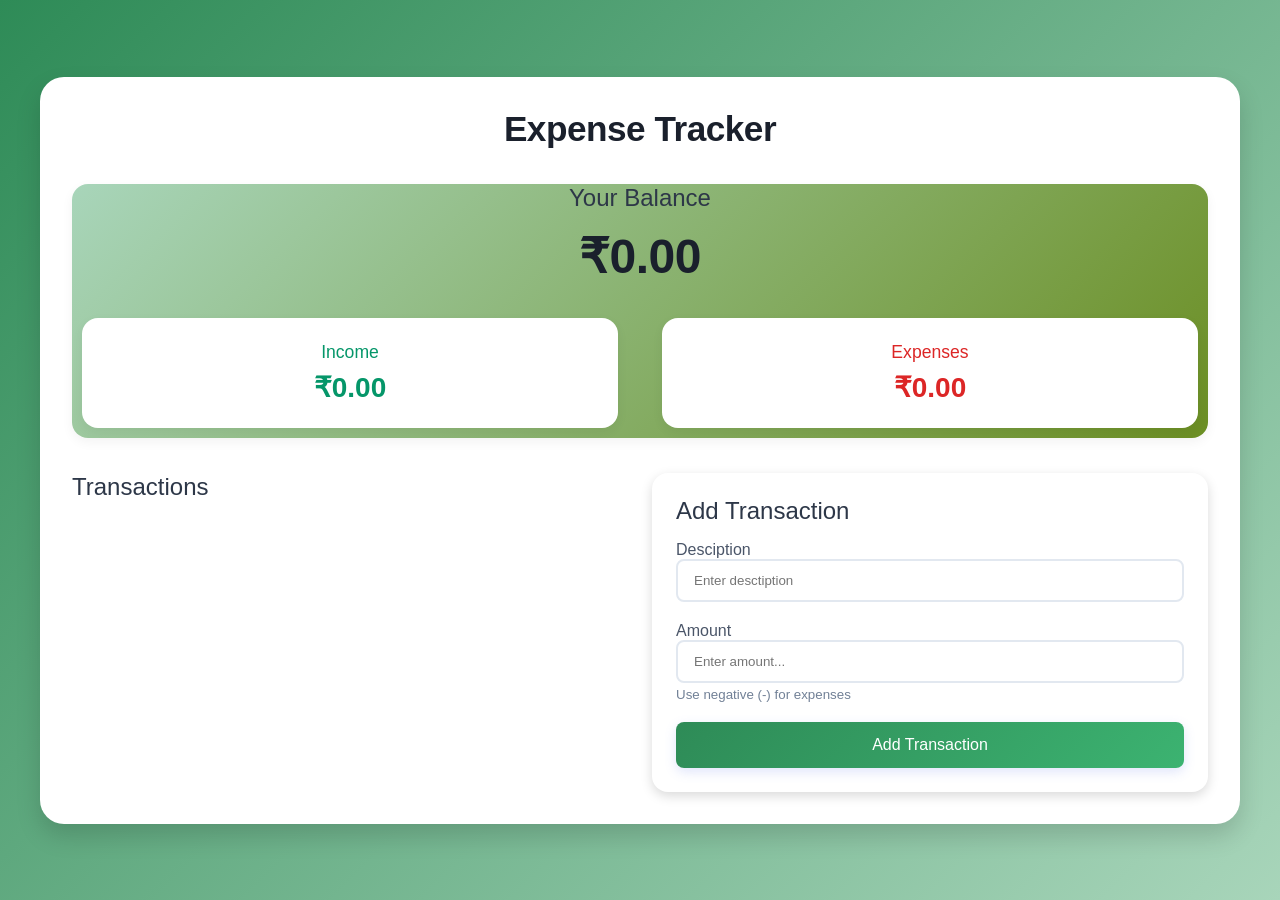
==== index.html @ e198ea45 "Initial commit of html and css" ====
<!DOCTYPE html>
<html lang = "en">
    <head>
        <meta charset = "UTF-8">
        <meta name = "viewport" content = "width=device-width, initial-scale=1.0">
        <title>Expense Tracker</title>
        <link rel = "stylesheet" href = "css/style.css">
        <script src = "script.js" deffer></script>
    </head>
    <body>
        <div class="container">
            <h1>Expense Tracker</h1>
            <div class ="balance-container">
                <h2>Your Balance</h2>
                <h1 id="balance">₹0.00</h1>

                <div class="summary">
                    <div class="income">
                        <h3> Income </h3>
                        <p id="income-amount">₹0.00</p>
                    </div>
                    <div class="expenses">
                        <h3>Expenses</h3>
                        <p id="expense-amount">₹0.00</p>
                    </div>
                </div>
            </div>

            <div class="main-content">
                <div class="transaction-container">
                    <h2>Transactions</h2>
                    <ul id = "transaction-list"> 
                        <!--- TRANSACTIONS WILL BE INSERTED HERE USINGJS  --->
                    </ul>
                </div>
                <div class="form-container">
                    <h2>Add Transaction</h2>

                    <form id = "transaction-form">
                        <div class="form-group">
                            <label for="description">Desciption</label>
                            <input type = "text", id ="desciption" placeholder ="Enter desctiption" required>
                        </div>

                        <div class="form-group">
                            <label for="amount">Amount</label>
                            <input type = "number", id ="amount" placeholder ="Enter amount..." required>
                            <small>Use negative (-) for expenses</small>
                        </div>

                        <button type = "submit">Add Transaction</button>
                    </form>
                </div>
            </div>
        </div>
    </body>
</html>
---- css/style.css ----
* {
    margin:0;
    padding:0;
    box-sizing:border-box;
}

body {
    background: linear-gradient(135deg, #2e8b57, #a8d5ba);
    min-height: 100vh;
    font-family:'Gill Sans', 'Gill Sans MT',Calibri, 'Trebuchet MS', sans-serif;
    display: flex;
    align-items: center;
    justify-content: center;
    padding: 20px;
    color: #2d3436;
}

.container {
    width: 100%;
    max-width: 1200px;
    background-color: white;
    padding: 2rem;
    border-radius: 24px;
    box-shadow: 0 12px 24px rgba(0,0,0,0.15);
}

h1 {
    text-align:center;
    color:#1a202c;
    margin-bottom:35px;
    font-size: 2.2rem;
    font-weight: 600;
    letter-spacing: -0.5px;
}

h2 {
    color: #2d3748;
    margin-bottom:1rem;
    font-size : 1.25 rem;
    font-weight: 500;
}

.balance-container {
    text-align : center;
    margin-bottom : 35px;
    padding: 24 px;
    background: linear-gradient(135deg, #a8d5ba, #6b8e23);
    border-radius: 1rem;
    box-shadow: 0 4px 12px rgba(0,0,0,0.05);
}

.balance-container h1 {
    font-size: 3rem;
    margin : 15px 0;
}

.summary {
    display: grid;
    grid-template-columns: 1fr 1fr;
    gap :24px;
    margin-top:24px;
}

.main-content {
    display: grid;
    grid-template-columns: 1fr 1fr;
    gap :24px;
}

.income,
.expenses {
    background-color: white;
    margin : 10px 10px;
    padding: 24px;
    border-radius: 1rem;
    box-shadow: 0 4px 12px rgba(0,0,0,0.05);
    transition : transform 0.2s ease;
}

.income:hover,
.expenses:hover {
    transform: translateY(-2px);
}

.income h3 {
    color: #059669;
    font-size: 1.1rem;
    font-weight: 500;
}

.expenses h3 {
    color: #dc2626;
    font-size: 1.1rem;
    font-weight: 500;
}

.income p,
.expenses p {
    margin-top : 8px;
    font-size: 1.75rem;
    font-weight: 600;
}

.income p {
    color : #059669;
}

.expenses p {
    color: #dc2626;
}


.transaction-container {
    height: 100%;
    display: flex;
    flex-direction: column;
}

#transaction-list {
    list-style: none;
    max-height: 500px;
    overflow-y: auto;
    padding-right: 8px;
    flex-grow: 1;
}

#transaction-list::-webkit-scrollbar {
    width: 8px;
}
#transaction-list::-webkit-scrollbar-track {
    /* track is the bg of scrollbar */
    background-color: #f1f1f1;
    border-radius: 4px;
}

#transaction-list::-webkit-scrollbar-thumb {
    /* thumb is the draggable part of the scrollbar */
    background-color: #cbd5e0;
    border-radius: 4px;
}
#transaction-list::-webkit-scrollbar-thumb:hover {
    border-color: #a0aec0;
}


.transaction {
    display: flex;
    justify-content: space-between;
    align-items: center;
    padding: 1rem 1.2 rem;
    margin-bottom: 12px;
    border-radius:12px;
    background-color: #fff;
    box-shadow: 0 2px rgba(0,0,0,0.05);
    /* idea! -> only modify the first element not all */
    transition: all 0.2s ease;
    border-right: 5px solid;
    animation: slideIn 0.3s ease ;
}

/*  slidein is the name of the animation, could be anything, hello etc */
@keyframes slidein {
    from{
        opacity: 0;
        transform : translateX(-20px);
    }
    to{
        opacity: 1;
        transform : translateX(0);
    }
}

.transaction:hover {
    transform: translateX(4px);
    box-shadow: 0 4px 12px rgba(0,0,0,0.1);
}

.transaction.income {
    border-right-color:#059669;
}

.transaction.expense {
    border-right-color:#dc2626;
}

.transaction .delete-btn {
    background:none;
    border: none;
    color: #dc2626;
    cursor: pointer;
    font-size: 1.4 rem;
    opacity: 0;
    transition: all 0.2 ease;
    padding: 4px 8px;
    border-radius : 4px;
    margin-left: 12px;
}

.transaction:hover .delete-btn {
    opacity: 1;
}

.transaction .delete-btn:hover {
    background-color: #fee2e2;
    transform: scale(1.1);
}


.form-container {
    background: liner-gradient(135deg, #f6f8fb, #f1f4f8);
    padding : 24px;
    border-radius: 16px;
    box-shadow: 0 4px 12px rgba(0,0,0,0.15);
    height: 100%;
    display: flex;
    flex-direction: column;
}

.form-container form {
    height: 100%;
    display : flex;
    flex-direction: column;
}

.form-group {
    margin-bottom: 20px;
}

label {
    display: black;
    margin-bottom: 8px;
    color: #4a5568;
    font-weight: 500;
}

input {
    width: 100%;
    padding: 12px 16px;
    border: 2px solid #e2e8f0;
    border-radius: 8px;
    font-size: 1 rem;
    transition: all 0.2s ease;
    background-color: white;
}

input:focus {
    outline: none;
    border-color: #667eea;
    box-shadow: 0 0 0 3px rgba(102, 126, 234, 0.1);
}

input:hover {
    border-color: #cbd5e0;
}

small {
    color: #718096;
    font-size: 0.875 rem;
    margin-top: 4px;
    display: block;
}

button[type="submit"] {
    width: 100%;
    padding: 14px;
    background: linear-gradient(135deg, #2e8b57 0%, #3cb371 100%);color: white;
    border: none;
    border-radius: 8px; 
    cursor: pointer; 
    font-size: 1rem; 
    font-weight: 500; 
    transition: all 0.2s ease; 
    box-shadow: 0 4px 12px rgba(102, 126, 234, 0.2);
    margin-top: auto;
}

button[type="submit"]:hover {
    transform: translateY(-2px);
    box-shadow: 0 6px 16px rgba(102, 126, 234, 0.3);
}
button[type="submit"]:active {
    transform: translateY(0);
    box-shadow: 0 4px 12px rgba(102, 126, 234, 0.2);
}


/* responsiveness */

@media (max-width: 900px) {
    .main-content {
        grid-template-columns: 1fr;
    }

    #transaction-list {
        max-height: 300px;
    }
}

/* for mobile phones */

@media (max-width: 480px) {
    .container {
        padding: 24px;
    }

    .summary {
        grid-template-columns: 1fr;
        gap : 16px;
    }

    .balance-container h1 {
        font-size: 2.5rem;
    }

    .income p,
    expenses p {
        font-size: 1.5rem;
    }

    .transaction {
        padding: 14px 16px;
    }

    h1 {
        font-size: 1.8rem;
    }
}
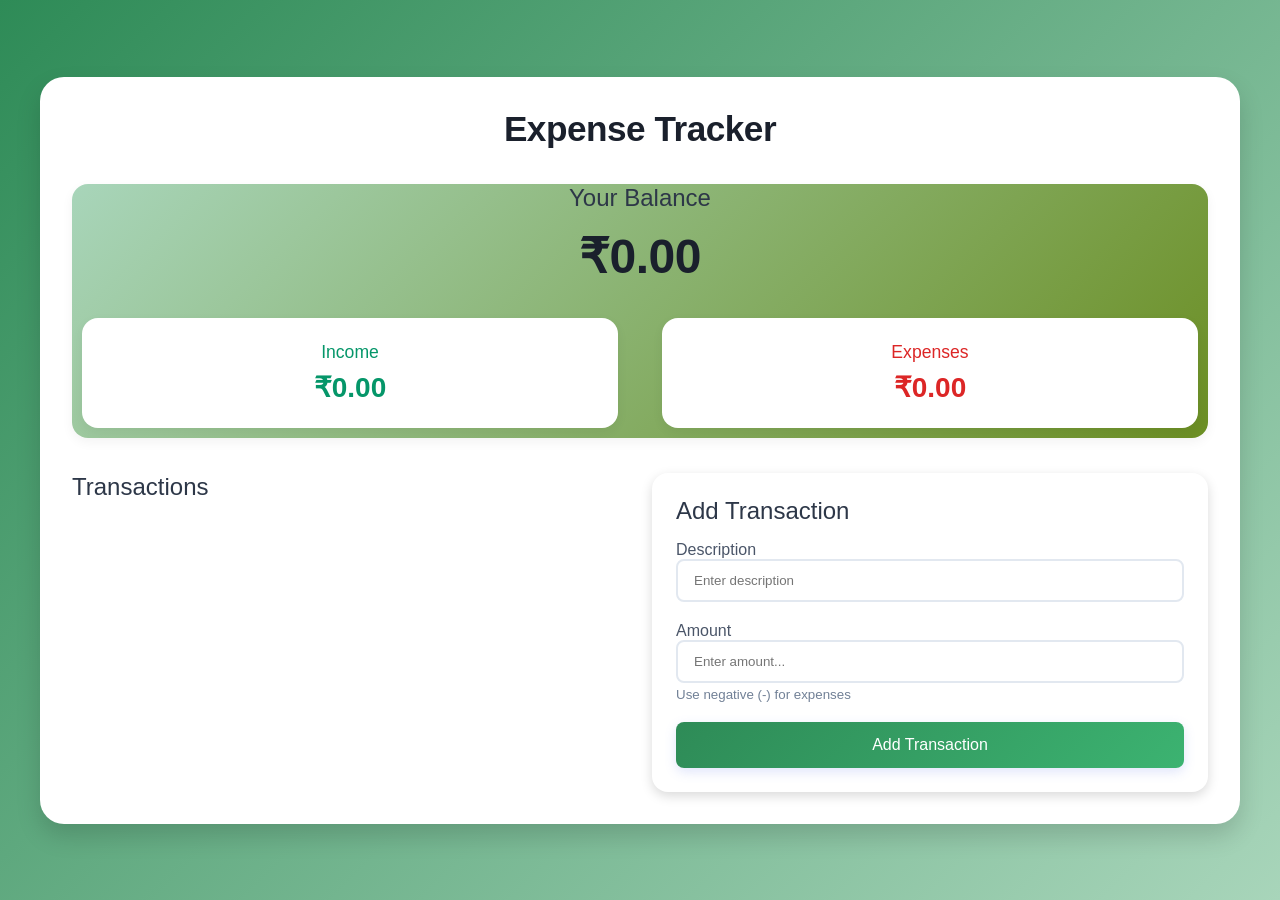
==== commit 5a0b6b47: "corrected typos in code func: added list items using js" ====
--- a/index.html
+++ b/index.html
@@ -5,7 +5,7 @@
         <meta name = "viewport" content = "width=device-width, initial-scale=1.0">
         <title>Expense Tracker</title>
         <link rel = "stylesheet" href = "css/style.css">
-        <script src = "script.js" deffer></script>
+        <script src = "js/script.js" defer></script>
     </head>
     <body>
         <div class="container">
@@ -30,7 +30,7 @@
                 <div class="transaction-container">
                     <h2>Transactions</h2>
                     <ul id = "transaction-list"> 
-                        <!--- TRANSACTIONS WILL BE INSERTED HERE USINGJS  --->
+                        <!--- TRANSACTIONS WILL BE INSERTED HERE USING JS  --->
                     </ul>
                 </div>
                 <div class="form-container">
@@ -38,17 +38,17 @@
 
                     <form id = "transaction-form">
                         <div class="form-group">
-                            <label for="description">Desciption</label>
-                            <input type = "text", id ="desciption" placeholder ="Enter desctiption" required>
+                            <label for="description">Description</label>
+                            <input type = "text" id ="description" placeholder ="Enter description" required>
                         </div>
 
                         <div class="form-group">
                             <label for="amount">Amount</label>
-                            <input type = "number", id ="amount" placeholder ="Enter amount..." required>
+                            <input type = "number" id ="amount" placeholder ="Enter amount..." required>
                             <small>Use negative (-) for expenses</small>
                         </div>
 
-                        <button type = "submit">Add Transaction</button>
+                        <button type ="submit">Add Transaction</button>
                     </form>
                 </div>
             </div>
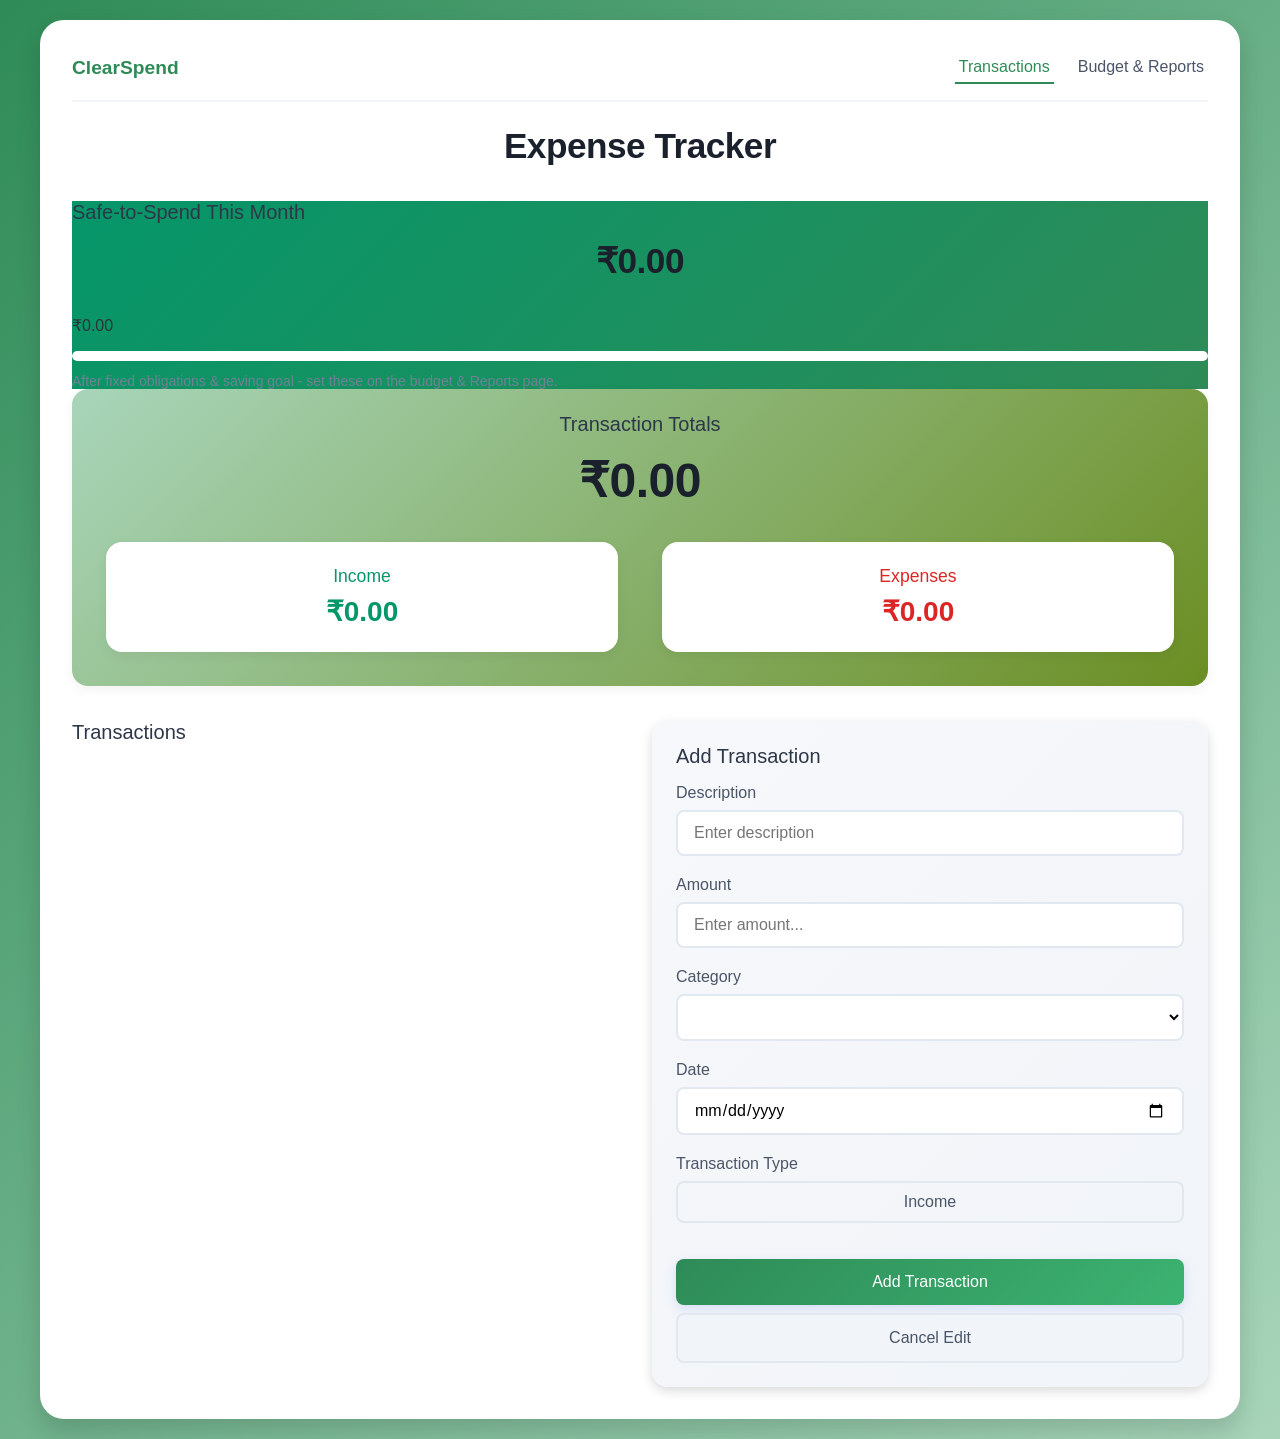
==== commit 6f51d730: "Updated files" ====
--- a/index.html
+++ b/index.html
@@ -9,13 +9,35 @@
     </head>
     <body>
         <div class="container">
+            <!-- navigation -->
+            <nav class = "app-nav">
+                <span class = "app-nav-title">ClearSpend</span>
+                <div class = "app-nav-links">
+                    <a href = "index.html" class = "active">Transactions</a> 
+                    <!-- what does active mean here -->
+                    <a href = "budget.html">Budget &amp; Reports</a>
+                </div>
+            </nav>
+
             <h1>Expense Tracker</h1>
+
+            <!-- Estimated safe to spend -->
+            <div class = "safe-to-send-card status-ok" id = "safe-to-spend-card">
+                <h2>Safe-to-Spend This Month</h2>
+                <h1 id = "spend-to-spend-amount">₹0.00</h1>
+                <p id ="daily-allowance" class="daily-allowance-text">₹0.00</p>
+                 <div class = "progress-track">
+                    <div class = "progress-bar" id="safe-to-spend-bar"></div>
+                 </div>
+                 <small>After fixed obligations &amp; saving goal - set these on the budget &amp; Reports page.</small>
+            </div>
+
             <div class ="balance-container">
-                <h2>Your Balance</h2>
+                <h2>Transaction Totals</h2>
                 <h1 id="balance">₹0.00</h1>
 
                 <div class="summary">
-                    <div class="income">
+                    <div class="income"> 
                         <h3> Income </h3>
                         <p id="income-amount">₹0.00</p>
                     </div>
@@ -44,12 +66,32 @@
 
                         <div class="form-group">
                             <label for="amount">Amount</label>
-                            <input type = "number" id ="amount" placeholder ="Enter amount..." required>
-                            <small>Use negative (-) for expenses</small>
+                            <input type = "number" id ="amount" placeholder ="Enter amount..."min="0" required>
+                        </div>
+                        
+                        <div class = "form-group">
+                            <label for = "category">Category</label>
+                            <select id = "category" required> </select>
+                        </div>
+                        
+                        <div class = "form-group">
+                            <label for = "date">Date</label>
+                            <input type = "date" id = "date" required>
                         </div>
 
-                        <button type ="submit">Add Transaction</button>
+                        <div class = "form-group"> 
+                            <label>Transaction Type</label>
+                            <div class = "type-toggle">
+                                <input type = "radio" id = "type-income" value = "income">
+                                <label for = "type-income"  class= "toggle-label income-label">Income</label>
+                                <input type = "radio" id = "type-expense" name = "type" value = "expense" checked>
+                            </div>
+                        </div>
+
+                        <button type = "submit" id = "submit-btn"> Add Transaction </button>
+                        <button type ="button" id = "cancel-edit-btn" class = "cancel-btn">Cancel Edit</button>
                     </form>
+                    
                 </div>
             </div>
         </div>
--- a/css/style.css
+++ b/css/style.css
@@ -36,14 +36,14 @@
 h2 {
     color: #2d3748;
     margin-bottom:1rem;
-    font-size : 1.25 rem;
+    font-size : 1.25rem;
     font-weight: 500;
 }
 
 .balance-container {
     text-align : center;
     margin-bottom : 35px;
-    padding: 24 px;
+    padding: 24px;
     background: linear-gradient(135deg, #a8d5ba, #6b8e23);
     border-radius: 1rem;
     box-shadow: 0 4px 12px rgba(0,0,0,0.05);
@@ -125,16 +125,14 @@
 }
 
 #transaction-list::-webkit-scrollbar {
-    width: 8px;
+    width: 10px;
 }
 #transaction-list::-webkit-scrollbar-track {
-    /* track is the bg of scrollbar */
     background-color: #f1f1f1;
     border-radius: 4px;
 }
 
 #transaction-list::-webkit-scrollbar-thumb {
-    /* thumb is the draggable part of the scrollbar */
     background-color: #cbd5e0;
     border-radius: 4px;
 }
@@ -147,18 +145,17 @@
     display: flex;
     justify-content: space-between;
     align-items: center;
-    padding: 1rem 1.2 rem;
+    padding: 1rem 1.2rem;
     margin-bottom: 12px;
     border-radius:12px;
     background-color: #fff;
     box-shadow: 0 2px rgba(0,0,0,0.05);
-    /* idea! -> only modify the first element not all */
     transition: all 0.2s ease;
     border-right: 5px solid;
-    animation: slideIn 0.3s ease ;
-}
-
-/*  slidein is the name of the animation, could be anything, hello etc */
+    animation: slidein 0.3s ease ;
+    cursor: pointer; /* clicking a row (not the delete button) opens it for editing */
+}
+
 @keyframes slidein {
     from{
         opacity: 0;
@@ -181,6 +178,23 @@
 
 .transaction.expense {
     border-right-color:#dc2626;
+}
+
+.transaction-info {
+    display: flex;
+    flex-direction: column;
+    gap: 4px;
+}
+
+.transaction-meta {
+    font-size: 0.8rem;
+    color: #718096;
+}
+
+.transaction-amount-group {
+    display: flex;
+    align-items: center;
+    gap: 8px;
 }
 
 .transaction .delete-btn {
@@ -188,9 +202,9 @@
     border: none;
     color: #dc2626;
     cursor: pointer;
-    font-size: 1.4 rem;
+    font-size: 1.4rem;
     opacity: 0;
-    transition: all 0.2 ease;
+    transition: all 0.2s ease;
     padding: 4px 8px;
     border-radius : 4px;
     margin-left: 12px;
@@ -207,7 +221,7 @@
 
 
 .form-container {
-    background: liner-gradient(135deg, #f6f8fb, #f1f4f8);
+    background: linear-gradient(135deg, #f6f8fb, #f1f4f8);
     padding : 24px;
     border-radius: 16px;
     box-shadow: 0 4px 12px rgba(0,0,0,0.15);
@@ -227,51 +241,66 @@
 }
 
 label {
-    display: black;
+    display: block;
     margin-bottom: 8px;
     color: #4a5568;
     font-weight: 500;
 }
 
-input {
+input, select {
     width: 100%;
     padding: 12px 16px;
     border: 2px solid #e2e8f0;
     border-radius: 8px;
-    font-size: 1 rem;
+    font-size: 1rem;
     transition: all 0.2s ease;
     background-color: white;
-}
-
-input:focus {
+    font-family: inherit;
+}
+
+input:focus, select:focus {
     outline: none;
     border-color: #667eea;
     box-shadow: 0 0 0 3px rgba(102, 126, 234, 0.1);
 }
 
-input:hover {
+input:hover, select:hover {
     border-color: #cbd5e0;
+}
+
+/* Remove number input spinner arrows so users just type the amount */
+input[type="number"] {
+    -moz-appearance: textfield;
+}
+input[type="number"]::-webkit-outer-spin-button,
+input[type="number"]::-webkit-inner-spin-button {
+    -webkit-appearance: none;
+    margin: 0;
 }
 
 small {
     color: #718096;
-    font-size: 0.875 rem;
+    font-size: 0.875rem;
     margin-top: 4px;
     display: block;
 }
 
-button[type="submit"] {
+button[type="submit"], .cancel-btn {
     width: 100%;
     padding: 14px;
-    background: linear-gradient(135deg, #2e8b57 0%, #3cb371 100%);color: white;
     border: none;
-    border-radius: 8px; 
-    cursor: pointer; 
-    font-size: 1rem; 
-    font-weight: 500; 
-    transition: all 0.2s ease; 
+    border-radius: 8px;
+    cursor: pointer;
+    font-size: 1rem;
+    font-weight: 500;
+    transition: all 0.2s ease;
+    margin-top: 8px;
+}
+
+button[type="submit"] {
+    background: linear-gradient(135deg, #2e8b57 0%, #3cb371 100%);
+    color: white;
     box-shadow: 0 4px 12px rgba(102, 126, 234, 0.2);
-    margin-top: auto;
 }
 
 button[type="submit"]:hover {
@@ -283,6 +312,374 @@
     box-shadow: 0 4px 12px rgba(102, 126, 234, 0.2);
 }
 
+.cancel-btn {
+    background-color: #f1f4f8;
+    color: #4a5568;
+    border: 2px solid #e2e8f0;
+}
+.cancel-btn:hover {
+    background-color: #e2e8f0;
+}
+
+
+/* ==========================================================
+   Navigation (2-page app)
+   ========================================================== */
+
+.app-nav {
+    display: flex;
+    justify-content: space-between;
+    align-items: center;
+    margin-bottom: 24px;
+    padding-bottom: 16px;
+    border-bottom: 2px solid #f1f4f8;
+}
+
+.app-nav-title {
+    font-weight: 700;
+    font-size: 1.2rem;
+    color: #2e8b57;
+}
+
+.app-nav-links {
+    display: flex;
+    gap: 20px;
+}
+
+.app-nav-links a {
+    text-decoration: none;
+    color: #4a5568;
+    font-weight: 500;
+    padding: 6px 4px;
+    border-bottom: 2px solid transparent;
+    transition: all 0.2s ease;
+}
+
+.app-nav-links a:hover {
+    color: #2e8b57;
+}
+
+.app-nav-links a.active {
+    color: #2e8b57;
+    border-bottom-color: #2e8b57;
+}
+
+
+/* ==========================================================
+   Safe-to-Spend hero card (index.html)
+   ========================================================== */
+
+.safe-to-spend-card {
+    text-align: center;
+    margin-bottom: 24px;
+    padding: 24px;
+    border-radius: 1rem;
+    box-shadow: 0 4px 12px rgba(0,0,0,0.05);
+    color: white;
+    transition: background 0.3s ease;
+}
+
+.safe-to-spend-card h1 {
+    font-size: 2.6rem;
+    margin: 10px 0;
+    color: white;
+}
+
+.safe-to-spend-card h2 {
+    color: rgba(255,255,255,0.9);
+}
+
+.safe-to-spend-card small {
+    color: rgba(255,255,255,0.85);
+}
+
+.daily-allowance-text {
+    font-size: 1rem;
+    margin-bottom: 16px;
+    font-weight: 500;
+}
+
+.status-ok { background: linear-gradient(135deg, #059669, #2e8b57); }
+.status-warning { background: linear-gradient(135deg, #f59e0b, #ea580c); }
+.status-danger { background: linear-gradient(135deg, #dc2626, #991b1b); }
+
+.progress-track {
+    width: 100%;
+    height: 10px;
+    background: rgba(255,255,255,0.3);
+    border-radius: 6px;
+    overflow: hidden;
+    margin-bottom: 12px;
+}
+
+.progress-bar {
+    height: 100%;
+    background: white;
+    border-radius: 6px;
+    transition: width 0.3s ease;
+}
+
+
+/* ==========================================================
+   Type toggle (income / expense radio buttons styled as pills)
+   ========================================================== */
+
+.type-toggle {
+    display: flex;
+    gap: 12px;
+}
+
+.type-toggle input[type="radio"] {
+    position: absolute;
+    opacity: 0;
+    width: 0;
+    height: 0;
+}
+
+.toggle-label {
+    flex: 1;
+    text-align: center;
+    padding: 10px;
+    border: 2px solid #e2e8f0;
+    border-radius: 8px;
+    cursor: pointer;
+    font-weight: 500;
+    color: #4a5568;
+    transition: all 0.2s ease;
+}
+
+#type-income:checked + .income-label {
+    background-color: #059669;
+    border-color: #059669;
+    color: white;
+}
+
+#type-expense:checked + .expense-label {
+    background-color: #dc2626;
+    border-color: #dc2626;
+    color: white;
+}
+
+
+/* ==========================================================
+   Budget page — panels, fixed obligations list, overview cards
+   ========================================================== */
+
+.panel {
+    background-color: #fff;
+    padding: 24px;
+    border-radius: 1rem;
+    box-shadow: 0 4px 12px rgba(0,0,0,0.05);
+    margin-bottom: 24px;
+}
+
+.inline-form {
+    display: grid;
+    grid-template-columns: 1fr 1fr auto;
+    gap: 16px;
+    align-items: end;
+}
+
+.inline-form button {
+    height: fit-content;
+}
+
+.fixed-list {
+    list-style: none;
+    max-height: 320px;
+    overflow-y: auto;
+    margin-bottom: 16px;
+}
+
+.fixed-item {
+    display: flex;
+    justify-content: space-between;
+    align-items: center;
+    padding: 14px;
+    margin-bottom: 10px;
+    border-radius: 10px;
+    background-color: #f6f8fb;
+    border-left: 4px solid #2e8b57;
+}
+
+.fixed-item-info {
+    display: flex;
+    flex-direction: column;
+    gap: 4px;
+}
+
+.fixed-item-meta {
+    font-size: 0.8rem;
+    color: #718096;
+}
+
+.fixed-item-actions {
+    display: flex;
+    align-items: center;
+    gap: 8px;
+}
+
+.fixed-item-amount {
+    font-weight: 600;
+    color: #2d3748;
+}
+
+.edit-btn, .fixed-item .delete-btn {
+    background: none;
+    border: none;
+    cursor: pointer;
+    font-size: 1.1rem;
+    padding: 4px 8px;
+    border-radius: 4px;
+}
+
+.edit-btn:hover { background-color: #e2e8f0; }
+.fixed-item .delete-btn { color: #dc2626; }
+.fixed-item .delete-btn:hover { background-color: #fee2e2; }
+
+.total-card {
+    display: flex;
+    justify-content: space-between;
+    padding: 16px;
+    background: linear-gradient(135deg, #a8d5ba, #6b8e23);
+    border-radius: 10px;
+    font-weight: 600;
+    color: #1a202c;
+}
+
+.overview-cards {
+    display: grid;
+    grid-template-columns: repeat(3, 1fr);
+    gap: 16px;
+    margin-bottom: 24px;
+}
+
+.overview-card {
+    background-color: #f6f8fb;
+    padding: 18px;
+    border-radius: 10px;
+    text-align: center;
+}
+
+.overview-card h3 {
+    font-size: 0.9rem;
+    color: #4a5568;
+    margin-bottom: 8px;
+    font-weight: 500;
+}
+
+.overview-card p {
+    font-size: 1.4rem;
+    font-weight: 600;
+    color: #2d3748;
+}
+
+
+/* ==========================================================
+   Charts — pure CSS, no external chart library
+   ========================================================== */
+
+.charts-row {
+    display: grid;
+    grid-template-columns: 1fr 1fr;
+    gap: 24px;
+}
+
+.chart-block h3 {
+    font-size: 1rem;
+    color: #4a5568;
+    margin-bottom: 12px;
+    font-weight: 500;
+}
+
+.donut-wrapper {
+    display: flex;
+    justify-content: center;
+    margin-bottom: 16px;
+}
+
+.donut {
+    width: 180px;
+    height: 180px;
+    border-radius: 50%;
+    position: relative;
+}
+
+.donut::after {
+    content: "";
+    position: absolute;
+    inset: 30px;
+    background-color: #fff;
+    border-radius: 50%;
+}
+
+.donut-legend {
+    display: flex;
+    flex-direction: column;
+    gap: 8px;
+}
+
+.legend-row {
+    display: flex;
+    align-items: center;
+    gap: 8px;
+    font-size: 0.9rem;
+}
+
+.legend-dot {
+    width: 12px;
+    height: 12px;
+    border-radius: 50%;
+    flex-shrink: 0;
+}
+
+.legend-value {
+    margin-left: auto;
+    font-weight: 600;
+}
+
+.bar-chart {
+    display: flex;
+    align-items: flex-end;
+    gap: 16px;
+    height: 200px;
+    padding: 12px;
+    background-color: #f6f8fb;
+    border-radius: 10px;
+}
+
+.bar-column {
+    flex: 1;
+    display: flex;
+    flex-direction: column;
+    align-items: center;
+    justify-content: flex-end;
+    height: 100%;
+}
+
+.bar {
+    width: 100%;
+    max-width: 40px;
+    background: linear-gradient(180deg, #3cb371, #2e8b57);
+    border-radius: 6px 6px 0 0;
+    min-height: 4px;
+    transition: height 0.3s ease;
+}
+
+.bar-label {
+    margin-top: 8px;
+    font-size: 0.75rem;
+    color: #4a5568;
+    text-align: center;
+}
+
+.empty-state {
+    color: #718096;
+    font-size: 0.9rem;
+    text-align: center;
+    padding: 40px 0;
+}
+
 
 /* responsiveness */
 
@@ -294,6 +691,18 @@
     #transaction-list {
         max-height: 300px;
     }
+
+    .inline-form {
+        grid-template-columns: 1fr;
+    }
+
+    .overview-cards {
+        grid-template-columns: 1fr;
+    }
+
+    .charts-row {
+        grid-template-columns: 1fr;
+    }
 }
 
 /* for mobile phones */
@@ -313,7 +722,7 @@
     }
 
     .income p,
-    expenses p {
+    .expenses p {
         font-size: 1.5rem;
     }
 
@@ -324,4 +733,14 @@
     h1 {
         font-size: 1.8rem;
     }
+
+    .app-nav {
+        flex-direction: column;
+        gap: 12px;
+        text-align: center;
+    }
+
+    .safe-to-spend-card h1 {
+        font-size: 2rem;
+    }
 }
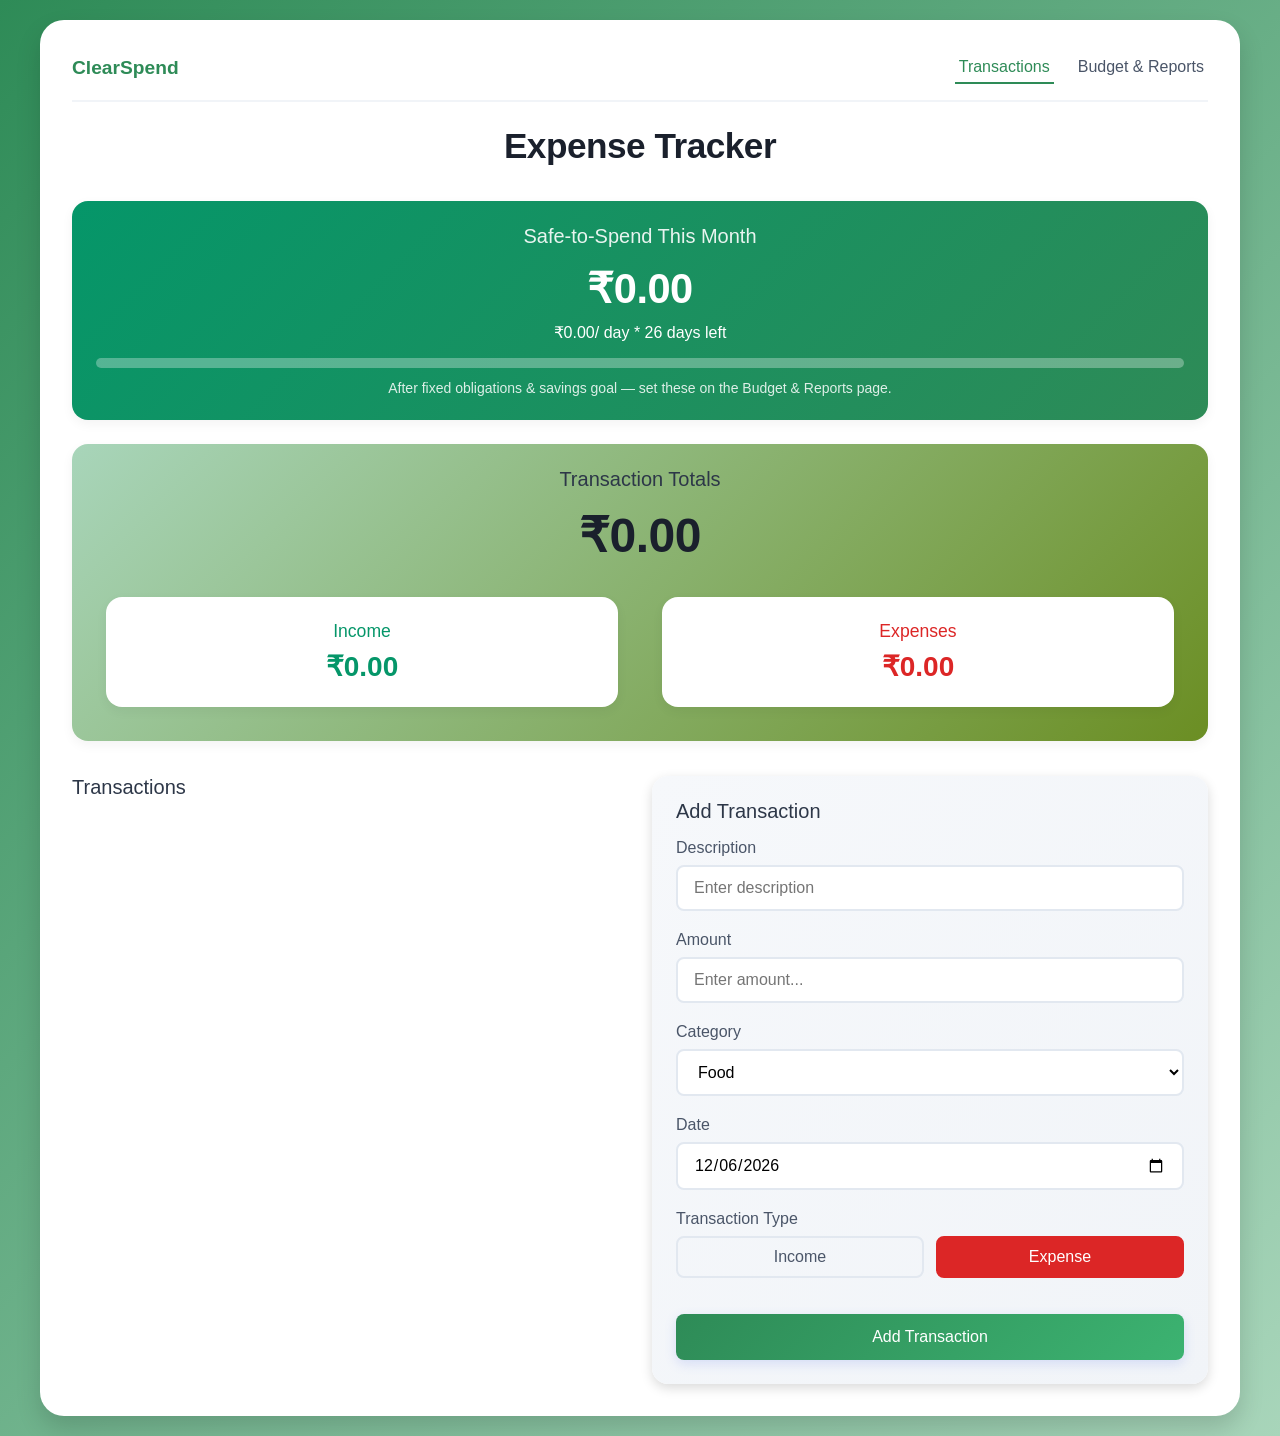
==== commit 61ef5b72: "Updated budget.js logic updated css button alignment issue" ====
--- a/index.html
+++ b/index.html
@@ -1,99 +1,100 @@
 <!DOCTYPE html>
-<html lang = "en">
-    <head>
-        <meta charset = "UTF-8">
-        <meta name = "viewport" content = "width=device-width, initial-scale=1.0">
-        <title>Expense Tracker</title>
-        <link rel = "stylesheet" href = "css/style.css">
-        <script src = "js/script.js" defer></script>
-    </head>
-    <body>
-        <div class="container">
-            <!-- navigation -->
-            <nav class = "app-nav">
-                <span class = "app-nav-title">ClearSpend</span>
-                <div class = "app-nav-links">
-                    <a href = "index.html" class = "active">Transactions</a> 
-                    <!-- what does active mean here -->
-                    <a href = "budget.html">Budget &amp; Reports</a>
+<html lang="en">
+<head>
+    <meta charset="UTF-8">
+    <meta name="viewport" content="width=device-width, initial-scale=1.0">
+    <title>Expense Tracker</title>
+    <link rel="stylesheet" href="css/style.css">
+    <script src="js/storage.js" defer></script>
+    <script src="js/script.js" defer></script>
+</head>
+<body>
+    <div class="container">
+        <nav class="app-nav">
+            <span class="app-nav-title">ClearSpend</span>
+            <div class="app-nav-links">
+                <a href="index.html" class="active">Transactions</a>
+                <a href="budget.html">Budget &amp; Reports</a>
+            </div>
+        </nav>
+
+        <h1>Expense Tracker</h1>
+
+        <!-- Safe-to-Spend banner: pulls from budgetConfig (set on budget.html) + this month's expenses -->
+        <div class="safe-to-spend-card status-ok" id="safe-to-spend-card">
+            <h2>Safe-to-Spend This Month</h2>
+            <h1 id="safe-to-spend-amount">₹0.00</h1>
+            <p id="daily-allowance" class="daily-allowance-text">₹0.00 / day</p>
+            <div class="progress-track">
+                <div class="progress-bar" id="safe-to-spend-bar"></div>
+            </div>
+            <small>After fixed obligations &amp; savings goal — set these on the Budget &amp; Reports page.</small>
+        </div>
+
+        <div class="balance-container">
+            <h2>Transaction Totals</h2>
+            <h1 id="balance">₹0.00</h1>
+
+            <div class="summary">
+                <div class="income">
+                    <h3>Income</h3>
+                    <p id="income-amount">₹0.00</p>
                 </div>
-            </nav>
-
-            <h1>Expense Tracker</h1>
-
-            <!-- Estimated safe to spend -->
-            <div class = "safe-to-send-card status-ok" id = "safe-to-spend-card">
-                <h2>Safe-to-Spend This Month</h2>
-                <h1 id = "spend-to-spend-amount">₹0.00</h1>
-                <p id ="daily-allowance" class="daily-allowance-text">₹0.00</p>
-                 <div class = "progress-track">
-                    <div class = "progress-bar" id="safe-to-spend-bar"></div>
-                 </div>
-                 <small>After fixed obligations &amp; saving goal - set these on the budget &amp; Reports page.</small>
-            </div>
-
-            <div class ="balance-container">
-                <h2>Transaction Totals</h2>
-                <h1 id="balance">₹0.00</h1>
-
-                <div class="summary">
-                    <div class="income"> 
-                        <h3> Income </h3>
-                        <p id="income-amount">₹0.00</p>
-                    </div>
-                    <div class="expenses">
-                        <h3>Expenses</h3>
-                        <p id="expense-amount">₹0.00</p>
-                    </div>
-                </div>
-            </div>
-
-            <div class="main-content">
-                <div class="transaction-container">
-                    <h2>Transactions</h2>
-                    <ul id = "transaction-list"> 
-                        <!--- TRANSACTIONS WILL BE INSERTED HERE USING JS  --->
-                    </ul>
-                </div>
-                <div class="form-container">
-                    <h2>Add Transaction</h2>
-
-                    <form id = "transaction-form">
-                        <div class="form-group">
-                            <label for="description">Description</label>
-                            <input type = "text" id ="description" placeholder ="Enter description" required>
-                        </div>
-
-                        <div class="form-group">
-                            <label for="amount">Amount</label>
-                            <input type = "number" id ="amount" placeholder ="Enter amount..."min="0" required>
-                        </div>
-                        
-                        <div class = "form-group">
-                            <label for = "category">Category</label>
-                            <select id = "category" required> </select>
-                        </div>
-                        
-                        <div class = "form-group">
-                            <label for = "date">Date</label>
-                            <input type = "date" id = "date" required>
-                        </div>
-
-                        <div class = "form-group"> 
-                            <label>Transaction Type</label>
-                            <div class = "type-toggle">
-                                <input type = "radio" id = "type-income" value = "income">
-                                <label for = "type-income"  class= "toggle-label income-label">Income</label>
-                                <input type = "radio" id = "type-expense" name = "type" value = "expense" checked>
-                            </div>
-                        </div>
-
-                        <button type = "submit" id = "submit-btn"> Add Transaction </button>
-                        <button type ="button" id = "cancel-edit-btn" class = "cancel-btn">Cancel Edit</button>
-                    </form>
-                    
+                <div class="expenses">
+                    <h3>Expenses</h3>
+                    <p id="expense-amount">₹0.00</p>
                 </div>
             </div>
         </div>
-    </body>
+
+        <div class="main-content">
+            <div class="transaction-container">
+                <h2>Transactions</h2>
+                <ul id="transaction-list">
+                    <!-- TRANSACTIONS WILL BE INSERTED HERE USING JS -->
+                </ul>
+            </div>
+
+            <div class="form-container">
+                <h2 id="form-title">Add Transaction</h2>
+
+                <form id="transaction-form">
+                    <div class="form-group">
+                        <label for="description">Description</label>
+                        <input type="text" id="description" placeholder="Enter description" required>
+                    </div>
+
+                    <div class="form-group">
+                        <label for="amount">Amount</label>
+                        <input type="number" id="amount" placeholder="Enter amount..." min="0" step="0.01" required>
+                    </div>
+
+                    <div class="form-group">
+                        <label for="category">Category</label>
+                        <select id="category" required></select>
+                    </div>
+
+                    <div class="form-group">
+                        <label for="date">Date</label>
+                        <input type="date" id="date" required>
+                    </div>
+
+                    <div class="form-group">
+                        <label>Transaction Type</label>
+                        <div class="type-toggle">
+                            <input type="radio" id="type-income" name="type" value="income">
+                            <label for="type-income" class="toggle-label income-label">Income</label>
+
+                            <input type="radio" id="type-expense" name="type" value="expense" checked>
+                            <label for="type-expense" class="toggle-label expense-label">Expense</label>
+                        </div>
+                    </div>
+
+                    <button type="submit" id="submit-btn">Add Transaction</button>
+                    <button type="button" id="cancel-edit-btn" class="cancel-btn" hidden>Cancel Edit</button>
+                </form>
+            </div>
+        </div>
+    </div>
+</body>
 </html>
--- a/css/style.css
+++ b/css/style.css
@@ -480,8 +480,13 @@
     align-items: end;
 }
 
+.inline-form .form-group {
+    margin-bottom: 0;
+}
+
 .inline-form button {
     height: fit-content;
+    margin-top: 0;
 }
 
 .fixed-list {
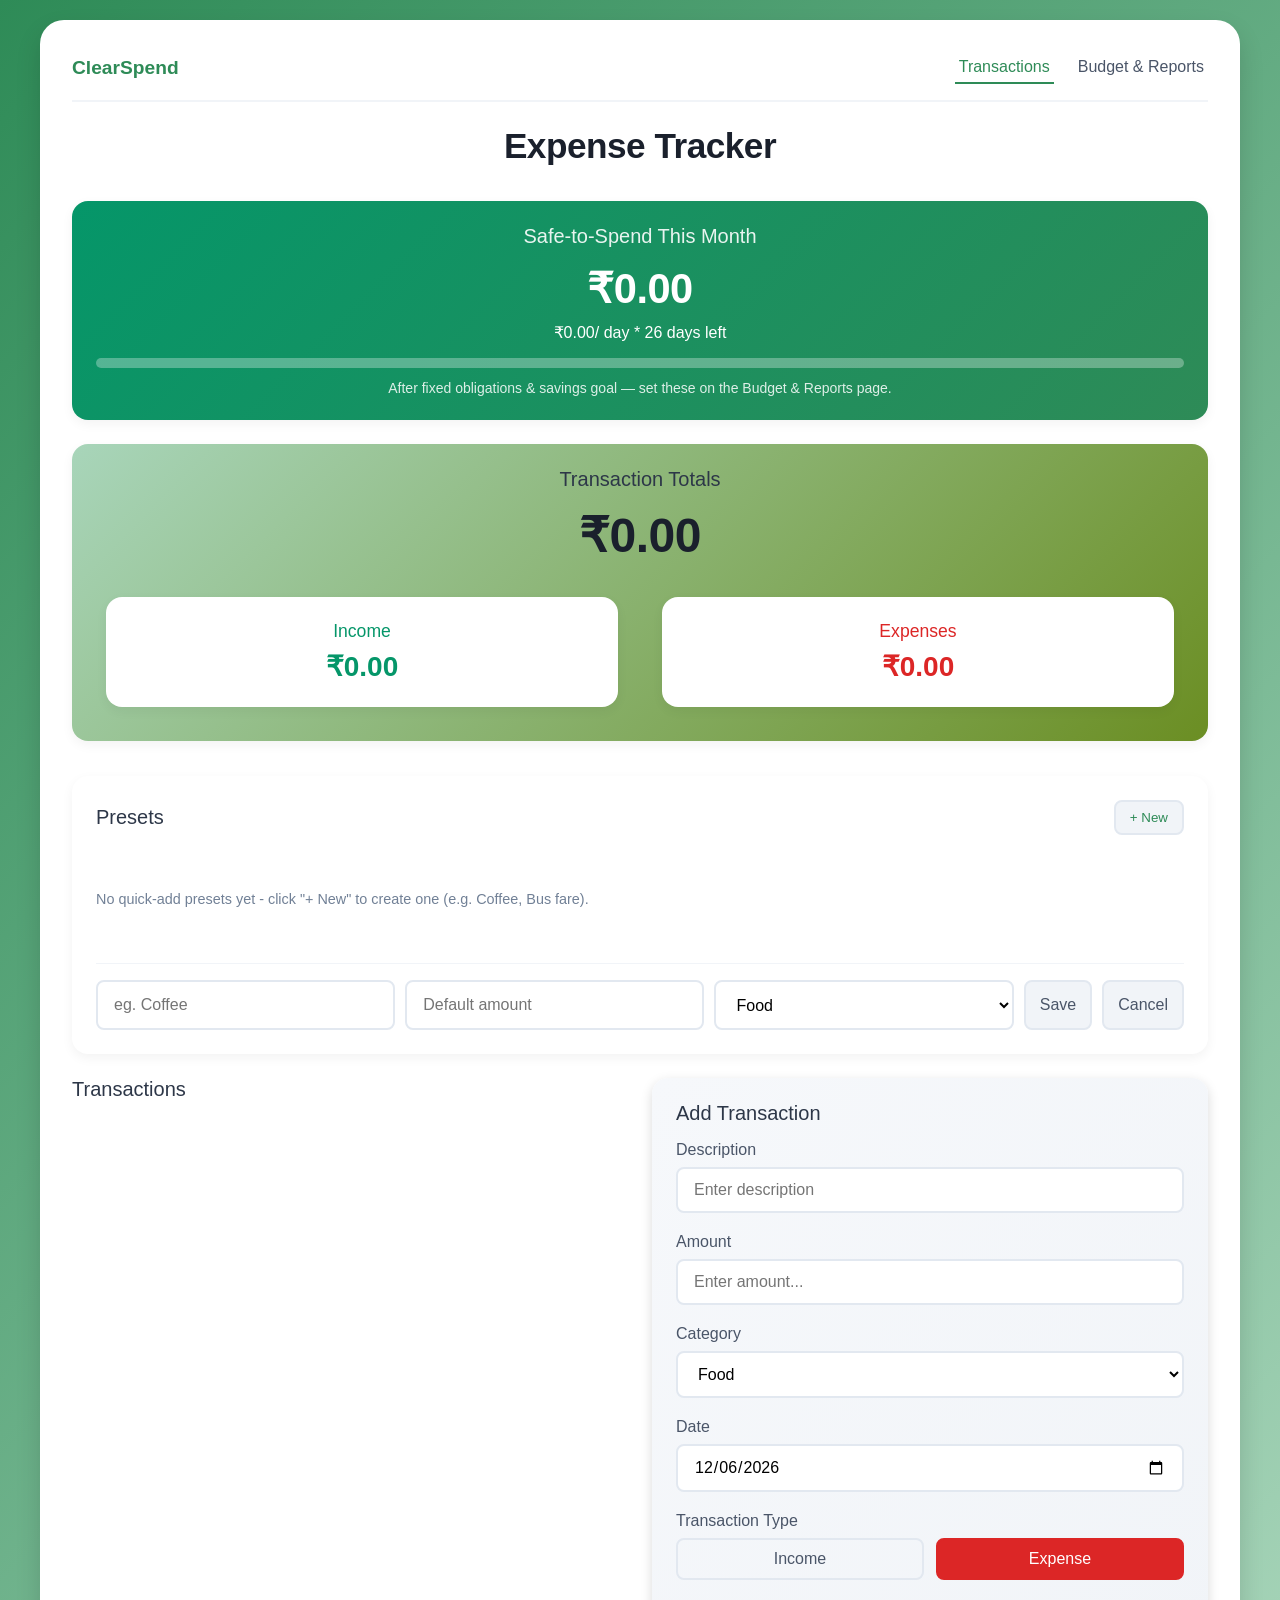
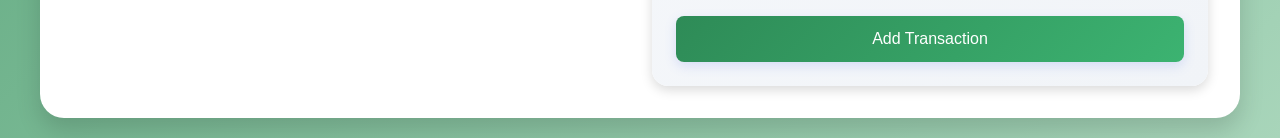
==== commit 34e41b82: "Added presets expenses functionality" ====
--- a/index.html
+++ b/index.html
@@ -47,6 +47,26 @@
             </div>
         </div>
 
+        <!-- presets panel -->
+        <div class ="panel quick-add-panel">
+            <div class= "quick-add-header">
+                <h2>Presets</h2>
+                <button type ="button" id = "quick-add-new-btn" class = "quick-add-new-btn">+ New</button>
+            </div>
+
+            <div class = "quick-add-pills" id ="quick-add-pills">
+                <!-- presets to be inseted here using js -->
+            </div>
+            <div class ="quick-add-create-form" id = "quick-add-create-form" hidden>
+                <input type = "text" id = "quick-add-name" placeholder="eg. Coffee" autocomplete="off">
+                <input type ="number" id = "quick-add-amount" placeholder="Default amount" min ="0">
+
+                <select id = "quick-add-category"></select>
+                <button type ="button" id = "quick-add-save-btn" class ="cancel-btn">Save</button>
+                <button type="button" id = "quick-add-cancel-btn" class="cancel-btn">Cancel</button>
+            </div>
+        </div>
+
         <div class="main-content">
             <div class="transaction-container">
                 <h2>Transactions</h2>
@@ -61,7 +81,7 @@
                 <form id="transaction-form">
                     <div class="form-group">
                         <label for="description">Description</label>
-                        <input type="text" id="description" placeholder="Enter description" required>
+                        <input type="text" id="description" placeholder="Enter description" autocomplete="off" required>
                     </div>
 
                     <div class="form-group">
--- a/css/style.css
+++ b/css/style.css
@@ -686,6 +686,110 @@
 }
 
 
+/* ==========================================================
+   Quick Add panel (index.html) — one-click expense presets
+   ========================================================== */
+
+.quick-add-panel {
+    margin-bottom: 24px;
+}
+
+.quick-add-header {
+    display: flex;
+    justify-content: space-between;
+    align-items: center;
+    margin-bottom: 1rem;
+}
+
+.quick-add-header h2 {
+    margin-bottom: 0;
+}
+
+.quick-add-new-btn {
+    background-color: #f1f4f8;
+    color: #2e8b57;
+    border: 2px solid #e2e8f0;
+    border-radius: 8px;
+    padding: 8px 14px;
+    font-weight: 500;
+    cursor: pointer;
+    transition: all 0.2s ease;
+}
+
+.quick-add-new-btn:hover {
+    background-color: #e2e8f0;
+}
+
+.quick-add-pills {
+    display: flex;
+    flex-wrap: wrap;
+    gap: 10px;
+}
+
+.quick-add-pill {
+    display: flex;
+    align-items: stretch;
+    border-radius: 20px;
+    overflow: hidden;
+    background-color: #f6f8fb;
+    border: 2px solid #e2e8f0;
+}
+
+.quick-add-trigger {
+    background: none;
+    border: none;
+    padding: 8px 14px;
+    font-size: 0.9rem;
+    font-weight: 500;
+    color: #2d3748;
+    cursor: pointer;
+}
+
+.quick-add-trigger:hover {
+    background-color: #e2e8f0;
+}
+
+.quick-add-delete {
+    background: none;
+    border: none;
+    border-left: 1px solid #e2e8f0;
+    padding: 8px 10px;
+    color: #dc2626;
+    cursor: pointer;
+    opacity: 0.5;
+    transition: opacity 0.2s ease;
+}
+
+.quick-add-pill:hover .quick-add-delete {
+    opacity: 1;
+}
+
+.quick-add-delete:hover {
+    background-color: #fee2e2;
+}
+
+.quick-add-create-form {
+    display: flex;
+    flex-wrap: wrap;
+    gap: 10px;
+    margin-top: 16px;
+    padding-top: 16px;
+    border-top: 1px solid #f1f4f8;
+}
+
+.quick-add-create-form input,
+.quick-add-create-form select {
+    width: auto;
+    flex: 1;
+    min-width: 140px;
+}
+
+.quick-add-create-form button {
+    width: auto;
+    margin-top: 0;
+}
+
+
 /* responsiveness */
 
 @media (max-width: 900px) {
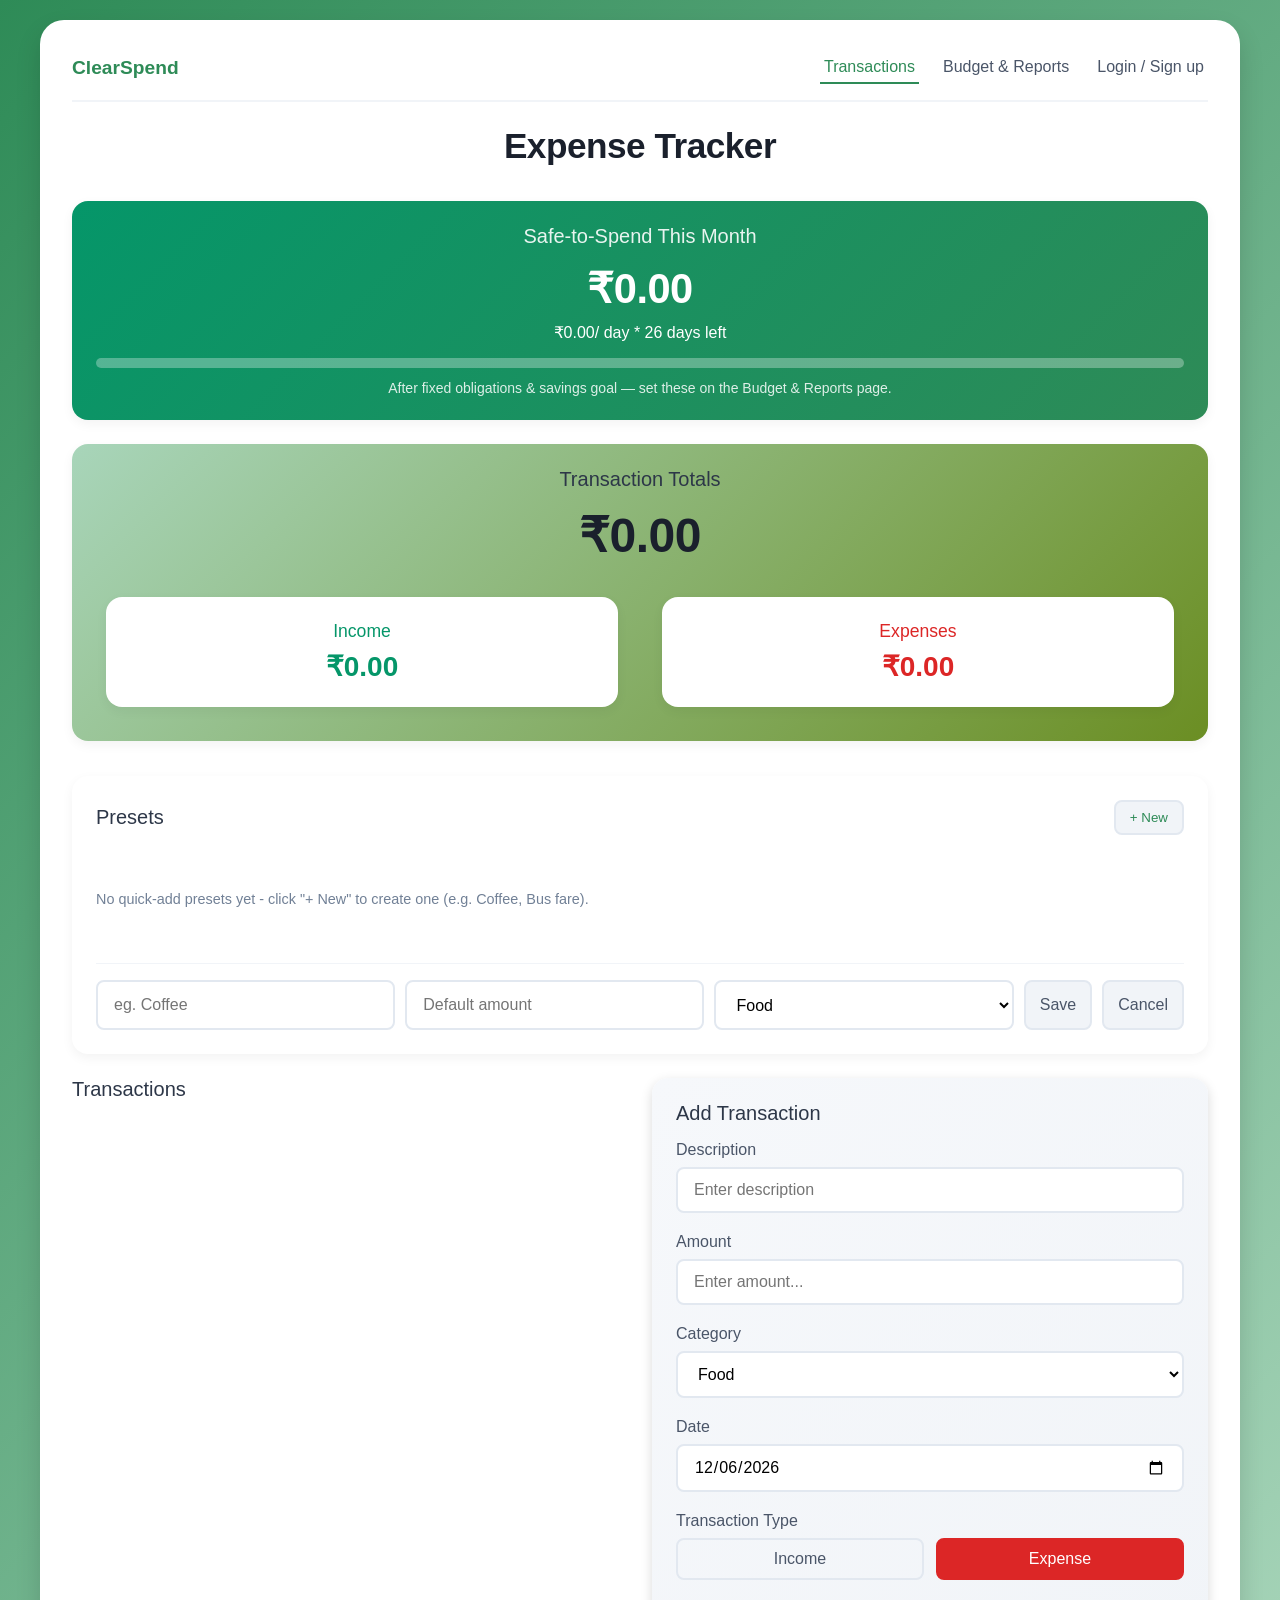
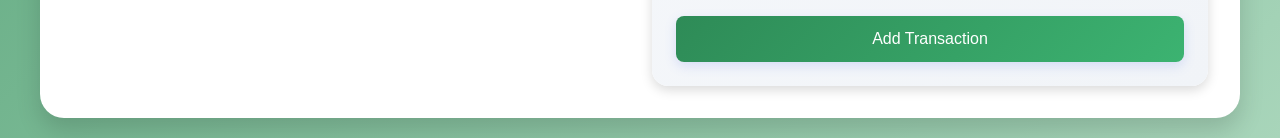
==== commit f045d61e: "added Login/ signup html page" ====
--- a/index.html
+++ b/index.html
@@ -5,6 +5,7 @@
     <meta name="viewport" content="width=device-width, initial-scale=1.0">
     <title>Expense Tracker</title>
     <link rel="stylesheet" href="css/style.css">
+    <script src="js/auth-guard.js"></script>
     <script src="js/storage.js" defer></script>
     <script src="js/script.js" defer></script>
 </head>
@@ -15,6 +16,7 @@
             <div class="app-nav-links">
                 <a href="index.html" class="active">Transactions</a>
                 <a href="budget.html">Budget &amp; Reports</a>
+                <a href="auth.html">Login / Sign up</a>
             </div>
         </nav>
 
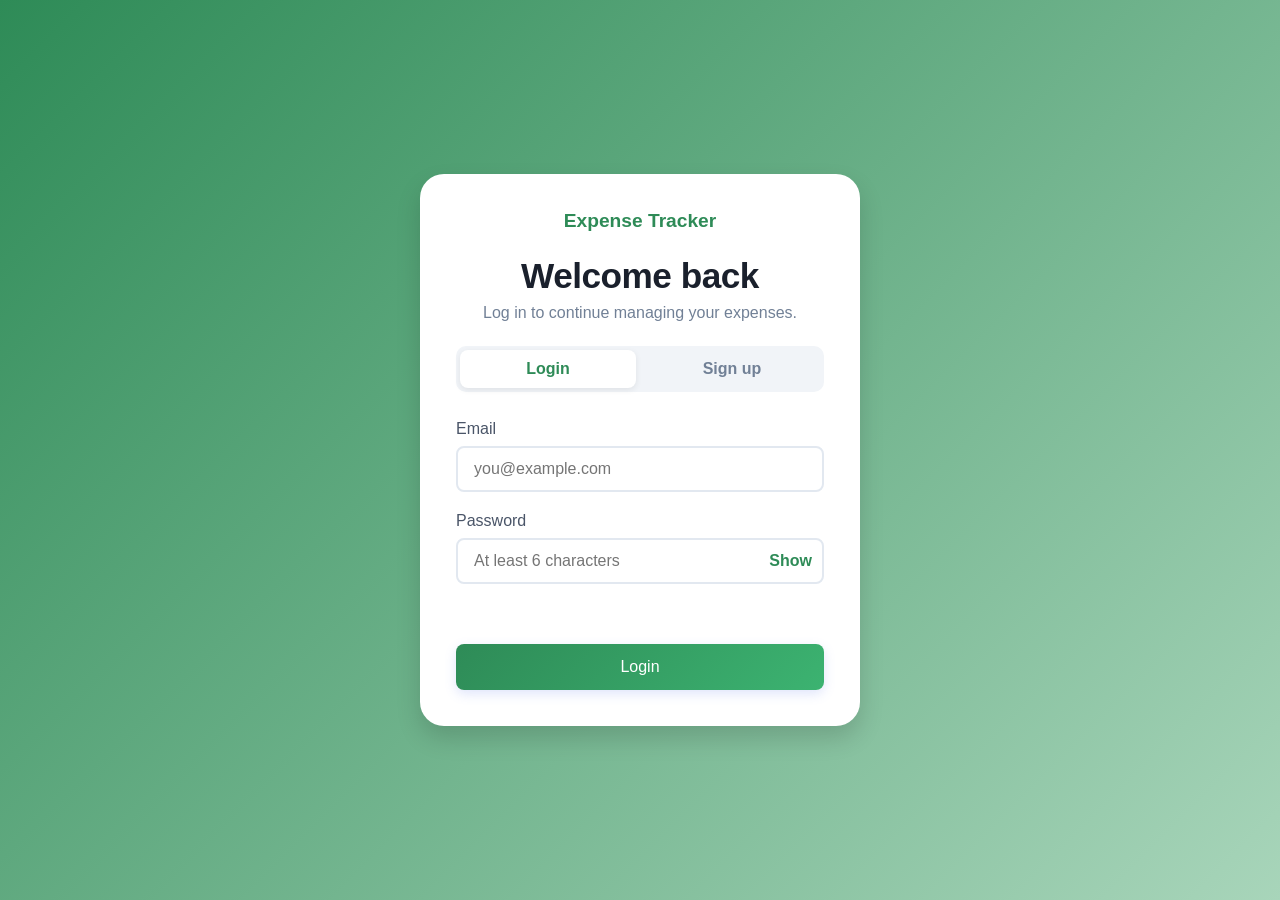
==== commit 4b9b451f: "updated auth, budget, index files" ====
--- a/index.html
+++ b/index.html
@@ -6,16 +6,19 @@
     <title>Expense Tracker</title>
     <link rel="stylesheet" href="css/style.css">
     <script src="js/auth-guard.js"></script>
+    <script src="js/user.js" defer></script>
     <script src="js/storage.js" defer></script>
     <script src="js/script.js" defer></script>
 </head>
 <body>
     <div class="container">
         <nav class="app-nav">
-            <span class="app-nav-title">ClearSpend</span>
+            <span class="app-nav-title" data-user-greeting>Welcome back</span>
             <div class="app-nav-links">
                 <a href="index.html" class="active">Transactions</a>
                 <a href="budget.html">Budget &amp; Reports</a>
+                <a href="how-to-use.html">How to Use</a>
+                <a href="settings.html">Settings</a>
                 <a href="auth.html">Login / Sign up</a>
             </div>
         </nav>
--- a/css/style.css
+++ b/css/style.css
@@ -364,6 +364,154 @@
     border-bottom-color: #2e8b57;
 }
 
+.content-page {
+    max-width: 860px;
+    margin: 0 auto;
+}
+
+.editable-content {
+    line-height: 1.7;
+}
+
+.editable-content h2 {
+    margin-top: 24px;
+}
+
+.editable-content h2:first-child {
+    margin-top: 0;
+}
+
+.settings-panel {
+    max-width: 620px;
+    margin: 0 auto 24px;
+}
+
+.settings-message {
+    min-height: 1.4em;
+    margin: 12px 0;
+}
+
+.settings-message.success {
+    color: #059669;
+}
+
+.settings-message.error {
+    color: #dc2626;
+}
+
+/* ==========================================================
+   Login / sign-up page
+   ========================================================== */
+
+.auth-page {
+    background: linear-gradient(135deg, #2e8b57, #a8d5ba);
+}
+
+.auth-card {
+    width: 100%;
+    max-width: 440px;
+    padding: 36px;
+    background: white;
+    border-radius: 24px;
+    box-shadow: 0 12px 24px rgba(0, 0, 0, 0.15);
+}
+
+.auth-brand {
+    text-align: center;
+}
+
+.auth-brand h1 {
+    margin: 24px 0 8px;
+}
+
+.auth-brand p {
+    color: #718096;
+    margin-bottom: 24px;
+}
+
+.auth-tabs {
+    display: grid;
+    grid-template-columns: 1fr 1fr;
+    gap: 8px;
+    padding: 4px;
+    margin-bottom: 28px;
+    background: #f1f4f8;
+    border-radius: 10px;
+}
+
+.auth-tab {
+    padding: 10px;
+    border: 0;
+    border-radius: 8px;
+    background: transparent;
+    color: #718096;
+    cursor: pointer;
+    font: inherit;
+    font-weight: 600;
+}
+
+.auth-tab.active {
+    background: white;
+    color: #2e8b57;
+    box-shadow: 0 2px 6px rgba(0, 0, 0, 0.08);
+}
+
+.password-field {
+    position: relative;
+}
+
+.password-field input {
+    padding-right: 68px;
+}
+
+.password-toggle {
+    position: absolute;
+    top: 50%;
+    right: 12px;
+    transform: translateY(-50%);
+    border: 0;
+    background: transparent;
+    color: #2e8b57;
+    cursor: pointer;
+    font: inherit;
+    font-weight: 600;
+}
+
+.auth-message {
+    min-height: 24px;
+    margin: 4px 0 8px;
+    font-size: 0.9rem;
+    text-align: center;
+}
+
+.auth-message.error {
+    color: #dc2626;
+}
+
+.auth-message.success {
+    color: #059669;
+}
+
+.back-to-app {
+    display: block;
+    margin-top: 22px;
+    color: #2e8b57;
+    text-align: center;
+    text-decoration: none;
+    font-weight: 600;
+}
+
+.back-to-app:hover {
+    text-decoration: underline;
+}
+
+.demo-note {
+    margin-top: 18px;
+    color: #718096;
+    font-size: 0.78rem;
+    text-align: center;
+}
+
 
 /* ==========================================================
    Safe-to-Spend hero card (index.html)
@@ -852,4 +1000,8 @@
     .safe-to-spend-card h1 {
         font-size: 2rem;
     }
+
+    .auth-card {
+        padding: 28px 20px;
+    }
 }
